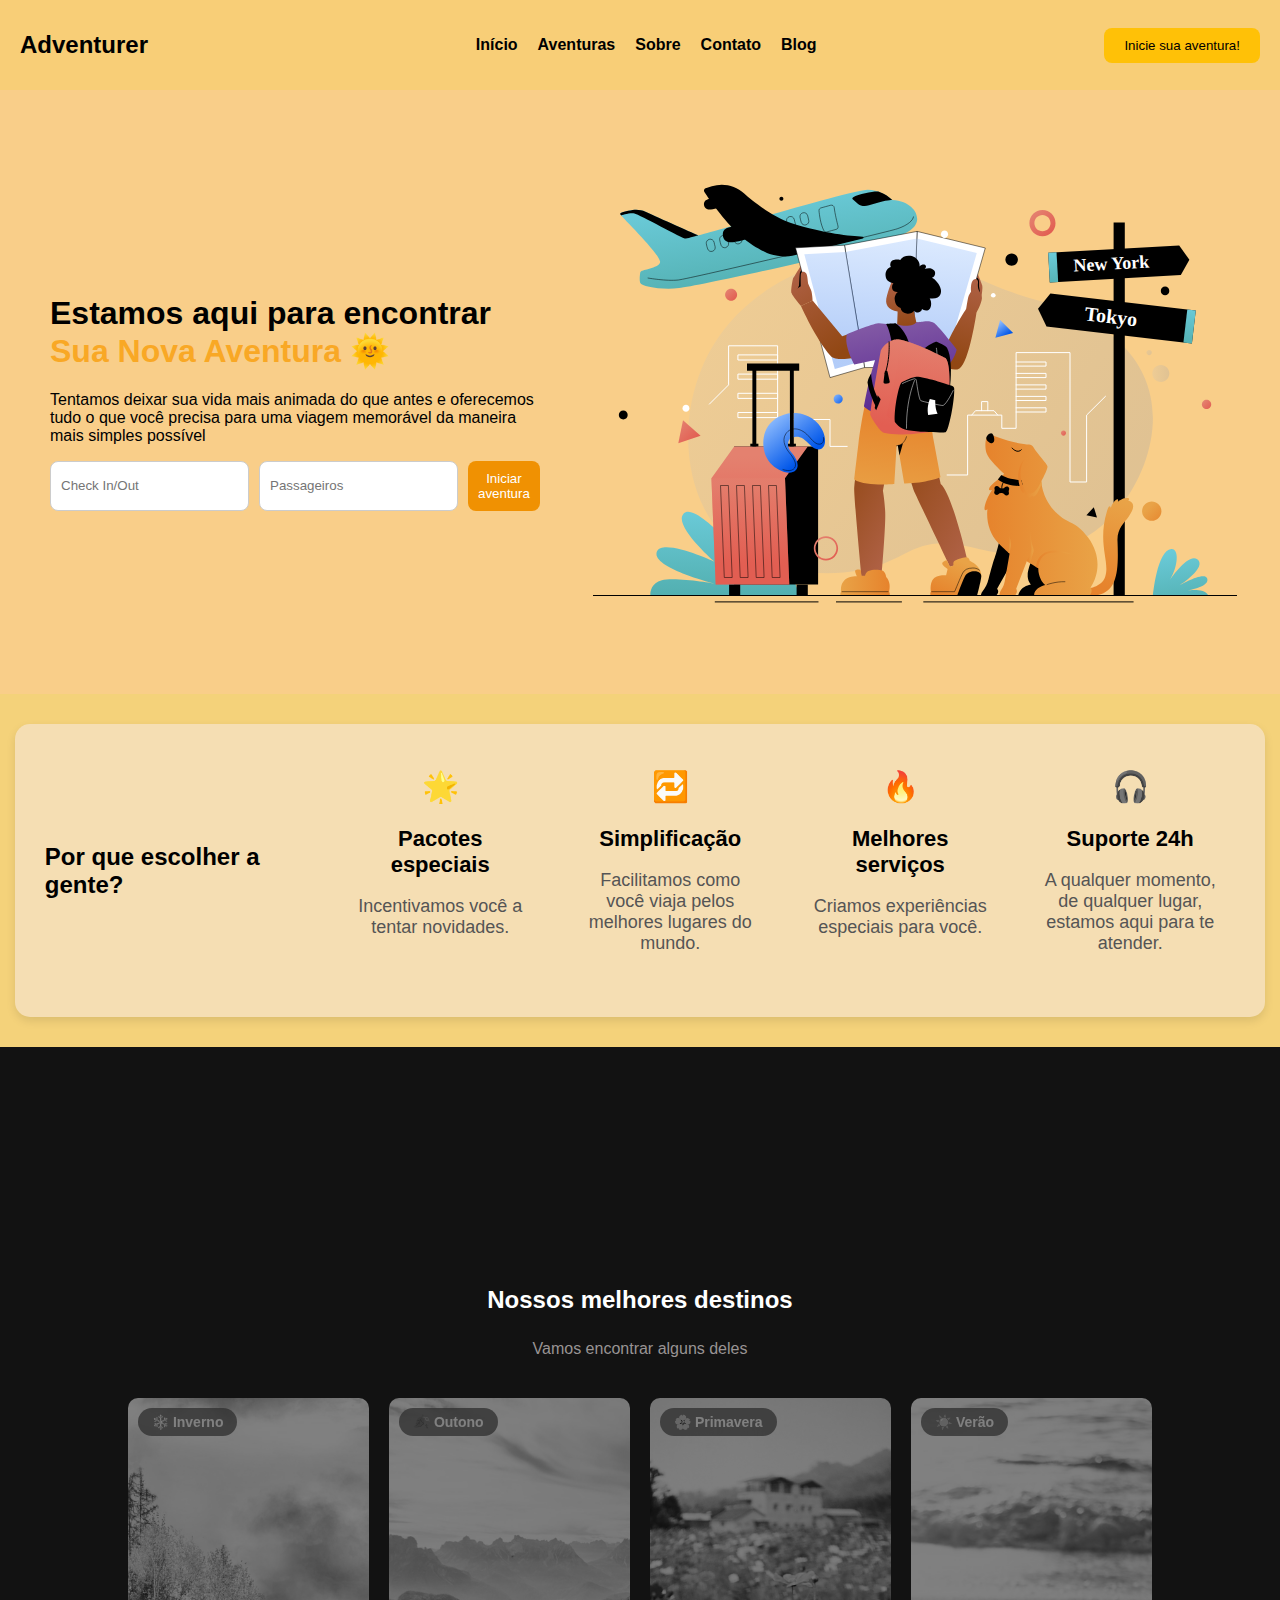
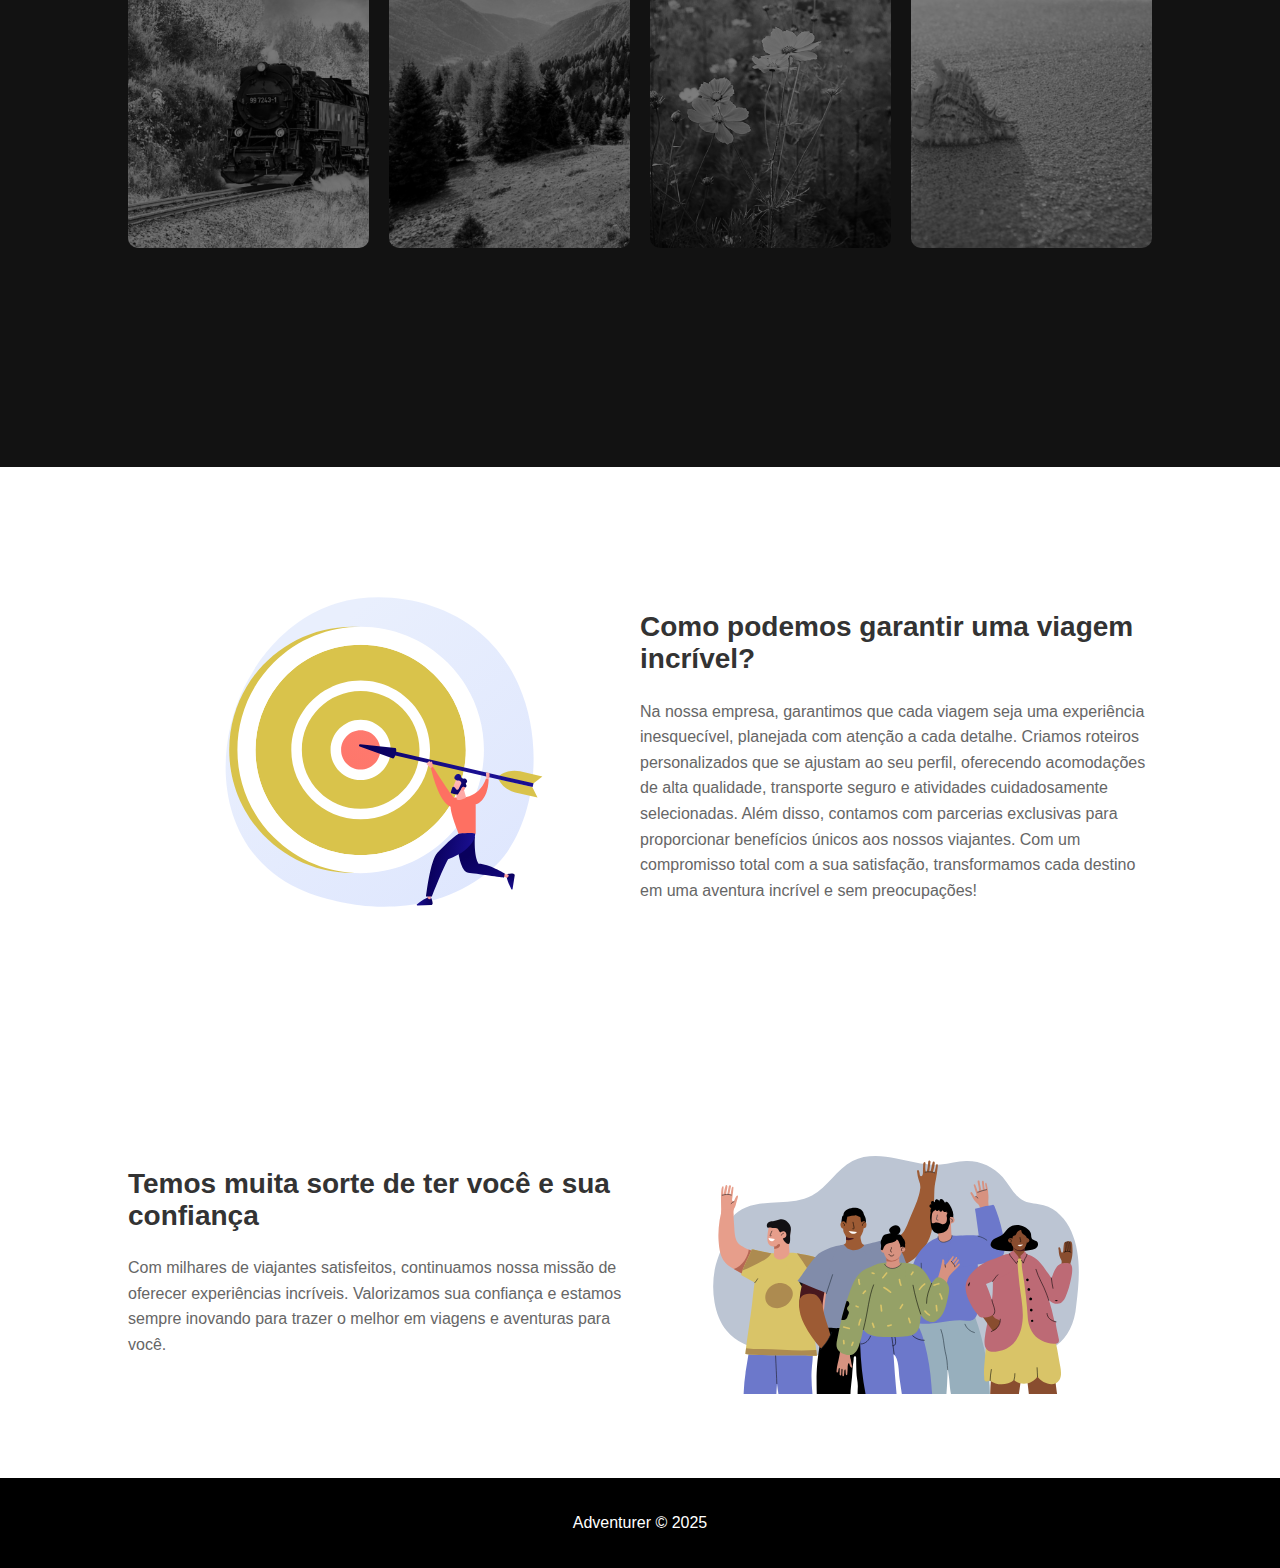
==== index.html @ 1ccadb7d "Adicionando o forms ainda a finalizar" ====
<!DOCTYPE html>
<html lang="en">
<head>
    <meta charset="UTF-8">
    <meta name="viewport" content="width=device-width, initial-scale=1.0">
    <link rel="stylesheet" type="text/css" href="assets/css/template.css" />
    <title>Exercicio Forms</title>
    <link rel="stylesheet" href="styles.css">
</head>
<body>
    <header>
        <div class="logo">Adventurer</div>
        <nav>
            <ul>
                <li><a href="#">Início</a></li>
                <li><a href="#">Aventuras</a></li>
                <li><a href="#">Sobre</a></li>
                <li><a href="#">Contato</a></li>
                <li><a href="#">Blog</a></li>
            </ul>
        </nav>
        <button class="cta">Inicie sua aventura!</button>
    </header>
    
    <section class="hero">
        <div class="hero-text">
            <h1>Estamos aqui para encontrar <br> <span>Sua Nova Aventura</span> 🌞</h1>
            <p>Tentamos deixar sua vida mais animada do que antes e oferecemos tudo o que você precisa para uma
                viagem memorável da maneira mais simples possível
            </p>
            <div class="search-box">
                <input type="text" placeholder="Check In/Out">
                <input type="text" placeholder="Passageiros">
                <button>Iniciar aventura</button>
            </div>
        </div>
        <div class="hero-image">
            <img src="assets/images/img/viagem-cachorro.svg" alt="Ilustração de um viajante">
        </div>
    </section>

    <section class="benefits">
        <div class="title">
            <h2>Por que escolher a gente?</h2>
        </div>
        <div class="container">
            <div class="benefit">
                <span class="icon">🌟</span>
                <h3>Pacotes especiais</h3>
                <p>Incentivamos você a tentar novidades.</p>
            </div>
            <div class="benefit">
                <span class="icon">🔁</span>
                <h3>Simplificação</h3>
                <p>Facilitamos como você viaja pelos melhores lugares do mundo.</p>
            </div>
            <div class="benefit">
                <span class="icon">🔥</span>
                <h3>Melhores serviços</h3>
                <p>Criamos experiências especiais para você.</p>
            </div>
            <div class="benefit">
                <span class="icon">🎧</span>
                <h3>Suporte 24h</h3>
                <p>A qualquer momento, de qualquer lugar, estamos aqui para te atender.</p>
            </div>
        </div>
    </section>
    
    <section class="destinos">
        <h2>Nossos melhores destinos</h2>
        <p>Vamos encontrar alguns deles</p>
        <div class="destinos-container">
            <div class="destino">
                <span class="label">❄️ Inverno</span>
                <img src="assets/images/img/inverno.png" alt="Retratando o Inverno">
            </div>
            <div class="destino">
                <span class="label">🍂 Outono</span>
                <img src="assets/images/img/outono.png" alt="Retratando o Outono">
            </div>
            <div class="destino">
                <span class="label">🌸 Primavera</span>
                <img src="assets/images/img/primavera.png" alt="Retratando a Primavera">
            </div>
            <div class="destino">
                <span class="label">☀️ Verão</span>
                <img src="assets/images/img/verao.png" alt="Retratando o Verão">
            </div>
        </div>
    </section>
    
    <section class="familia">
        <div class="viagem-imagem">
            <img src="assets/images/img/objetivo.svg" alt="retratando uma Viagem Incrível">
        </div>
        <div class="viagem-texto">
            <h2>Como podemos garantir uma viagem incrível?</h2>
            <p>Na nossa empresa, garantimos que cada viagem seja uma experiência inesquecível, 
                planejada com atenção a cada detalhe. Criamos roteiros personalizados que se ajustam ao seu perfil,
                 oferecendo acomodações de alta qualidade, transporte seguro e atividades cuidadosamente selecionadas. 
                 Além disso, contamos com parcerias exclusivas para proporcionar benefícios únicos aos nossos viajantes. 
                 Com um compromisso total com a sua satisfação, transformamos cada destino em uma aventura incrível e sem preocupações!
            </p>
        </div>
    </section>

    <section class="confianca">
        <div class="confianca-texto">
            <h2>Temos muita sorte de ter você e sua confiança</h2>
            <p>Com milhares de viajantes satisfeitos, continuamos nossa missão de oferecer experiências incríveis. Valorizamos sua confiança e estamos sempre inovando para trazer o melhor em viagens e aventuras para você.</p>
        </div>
        <div class="confianca-imagem">
            <img src="assets/images/img/comunidade.svg" alt="Confiança dos clientes">
        </div>
    </section>
    
    <footer>
        <p>Adventurer &copy; 2025</p>
    </footer>
</body>
</html>
---- assets/css/template.css ----
body {
    font-family: Arial, sans-serif;
    margin: 0;
    padding: 0;
    background-color: #f4d27a;
}
header {
    display: flex;
    justify-content: space-between;
    align-items: center;
    padding: 20px;
    background-color: #f8ce77;
}
.logo {
    font-size: 24px;
    font-weight: bold;
}
nav ul {
    list-style: none;
    display: flex;
    gap: 20px;
}
nav ul li {
    display: inline;
}
nav ul li a {
    text-decoration: none;
    color: black;
    font-weight: bold;
}
.cta {
    background-color: #ffc107;
    padding: 10px 20px;
    border: none;
    border-radius: 8px;
    cursor: pointer;
}
.hero {
    display: flex;
    justify-content: space-between;
    align-items: center;
    padding: 50px;
    background-color: #f9ce89;
}
.hero-text h1 span {
    color: #f9a825;
}
.search-box {
    display: flex;
    gap: 10px;
}
.search-box input {
    padding: 10px;
    border: 1px solid #ccc;
    border-radius: 8px;
}
.search-box button {
    background-color: #f09102;
    color: #fff;
    padding: 10px;
    border: none;
    border-radius: 8px;
    cursor: pointer;
}
.benefits {
    background-color: #f5deb3;
    padding: 30px;
    border-radius: 15px;
    box-shadow: 0px 4px 10px rgba(0, 0, 0, 0.1);
    width: 93%;
    margin: 30px auto;
    display: flex;
    align-items: center;
    justify-content: space-between; /* Distribui os elementos */
}

.benefits .title {
    flex: 1;
    text-align: left;
}

.benefits h2 {
    font-size: 24px;
    margin: 0;
}

.benefits .container {
    flex: 3;
    display: flex;
    justify-content: space-between;
    gap: 20px;
    flex-wrap: nowrap; /* Impede a quebra de linha */
}

.benefits .benefit {
    flex: 1;
    min-width: 180px; /* Mantém os elementos alinhados */
    max-width: 220px;
    padding: 15px;
    border-radius: 10px;
    text-align: center;
}

.benefits .icon {
    font-size: 30px;
    display: block;
    margin-bottom: 8px;
}

.benefit h3 {
    font-size: 22px;
    margin-bottom: 5px;
}

.benefits p {
    font-size: 18px;
    color: #555;
}

.destinos {
    background-color: #121212;
    color: white;
    text-align: center;
    padding: 60px 0;
    min-height: 100vh;
    display: flex;
    flex-direction: column;
    align-items: center;
    justify-content: center;
}

.destinos h2 {
    margin-bottom: 10px;
}

.destinos p {
    margin-bottom: 40px;
    color: #999494;
}

.destinos-container {
    display: flex;
    justify-content: center;
    gap: 20px;
    width: 80%;
    max-width: 1200px;
}

.destinos .destino {
    position: relative;
    width: 250px;
    height: 450px;
    border-radius: 10px;
    overflow: hidden;
    cursor: pointer;
}

.destinos .destino img {
    width: 100%;
    height: 100%;
    object-fit: cover;
    filter: grayscale(100%) brightness(50%);
    transition: filter 0.5s ease-in-out, transform 0.3s;
}

.destinos .destino:hover img {
    filter: grayscale(0%) brightness(100%);
    transform: scale(1.05);
}

.destinos-container .destino .label {
    position: absolute;
    top: 10px;
    left: 10px;
    background: rgba(100, 100, 100, 0.8);
    filter: grayscale(100%) brightness(50%);
    color: white;
    padding: 6px 14px;
    border-radius: 15px;
    font-size: 14px;
    font-weight: bold;
    z-index: 10;
    transition: background 0.3s, color 0.3s;
}
.destinos-container .destino:hover .label {
    background: rgba(255, 255, 255, 0.9);
    filter: grayscale(0%) brightness(100%);
    color: black;
}
.familia, .confianca {
    display: flex;
    align-items: center;
    justify-content: center;
    padding: 80px 10%;
    background-color: #ffffff;
}
.familia .viagem-texto, .confianca .confianca-texto {
    flex: 1;
    max-width: 600px;
}
.familia .viagem-texto h2, .confianca .confianca-texto h2 {
    font-size: 28px;
    color: #333;
}
.familia .viagem-texto p, .confianca .confianca-texto p {
    font-size: 16px;
    color: #666;
    line-height: 1.6;
}
.familia .viagem-imagem, .confianca .confianca-imagem {
    flex: 1;
    text-align: center;
}
.familia .viagem-imagem img, .confianca .confianca-imagem img {
    max-width: 80%;
    height: auto;
}

footer {
    text-align: center;
    padding: 20px;
    background-color: black;
    color: white;
}
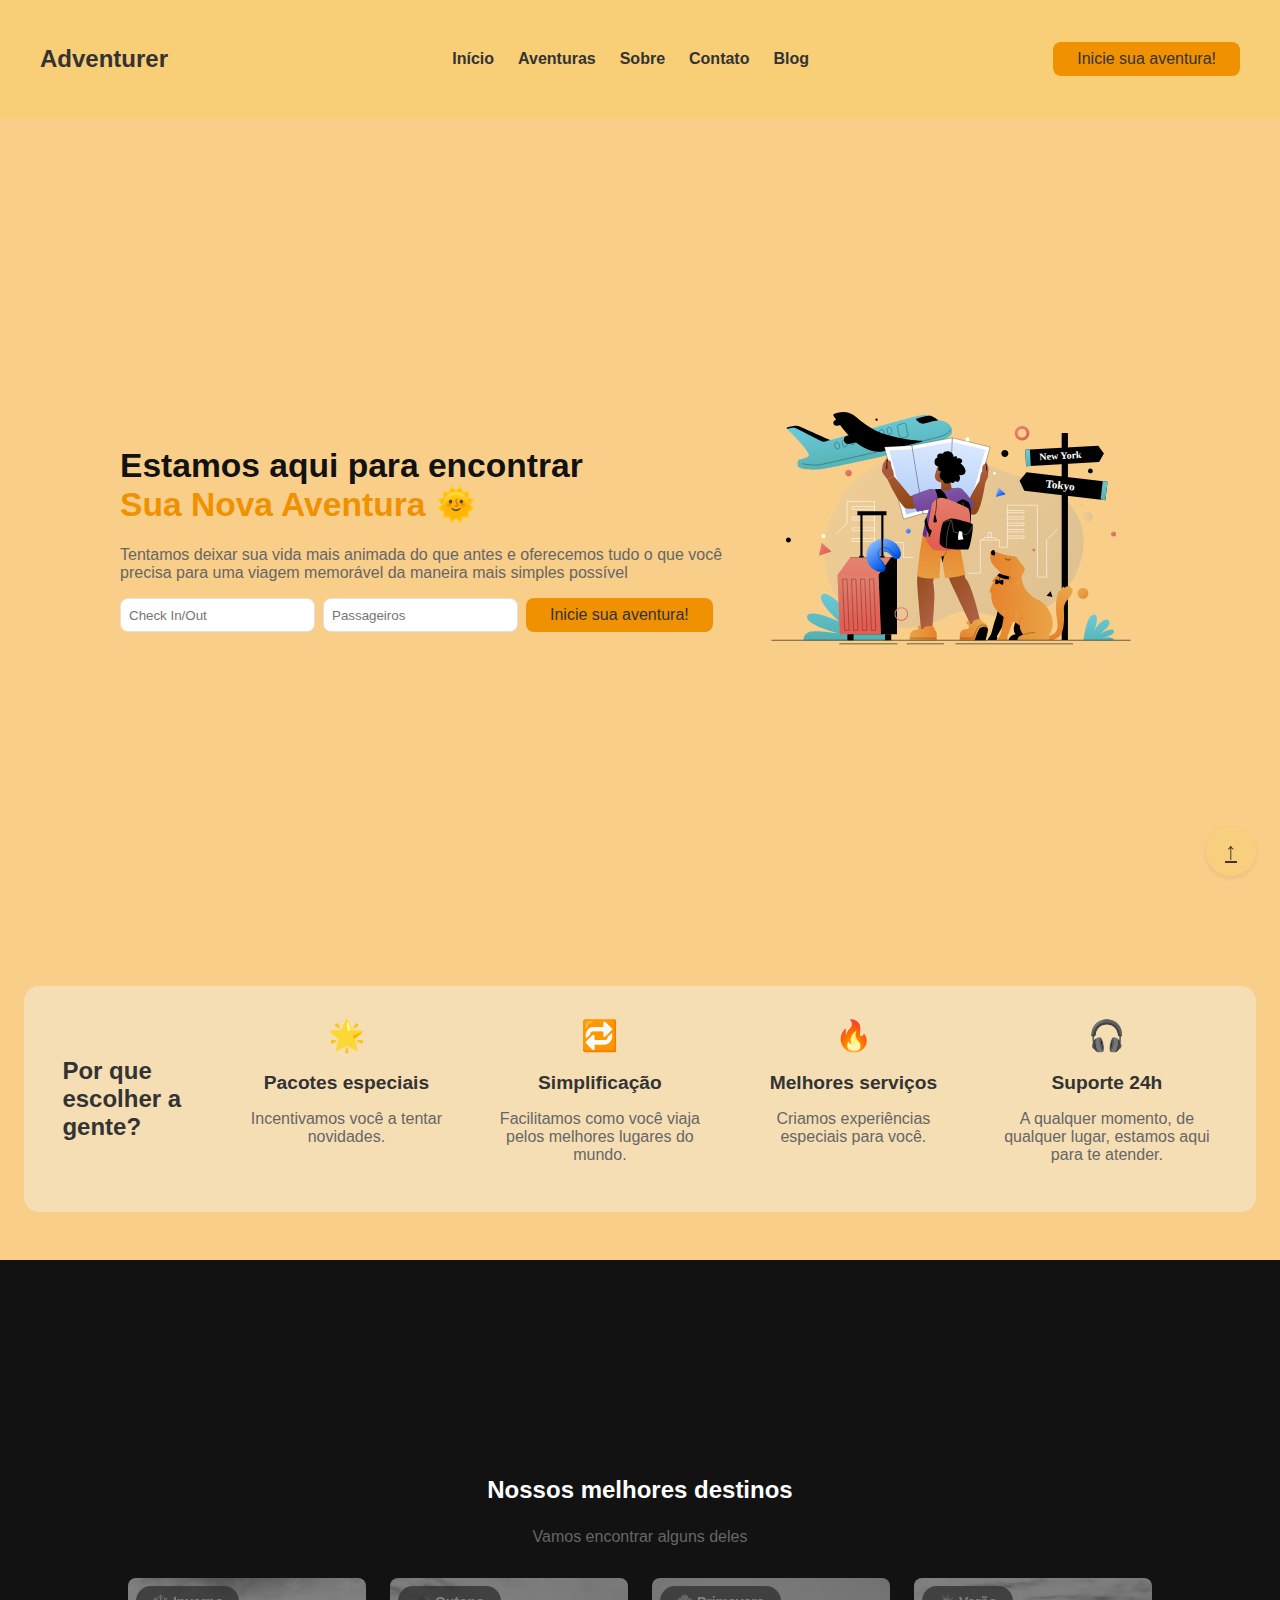
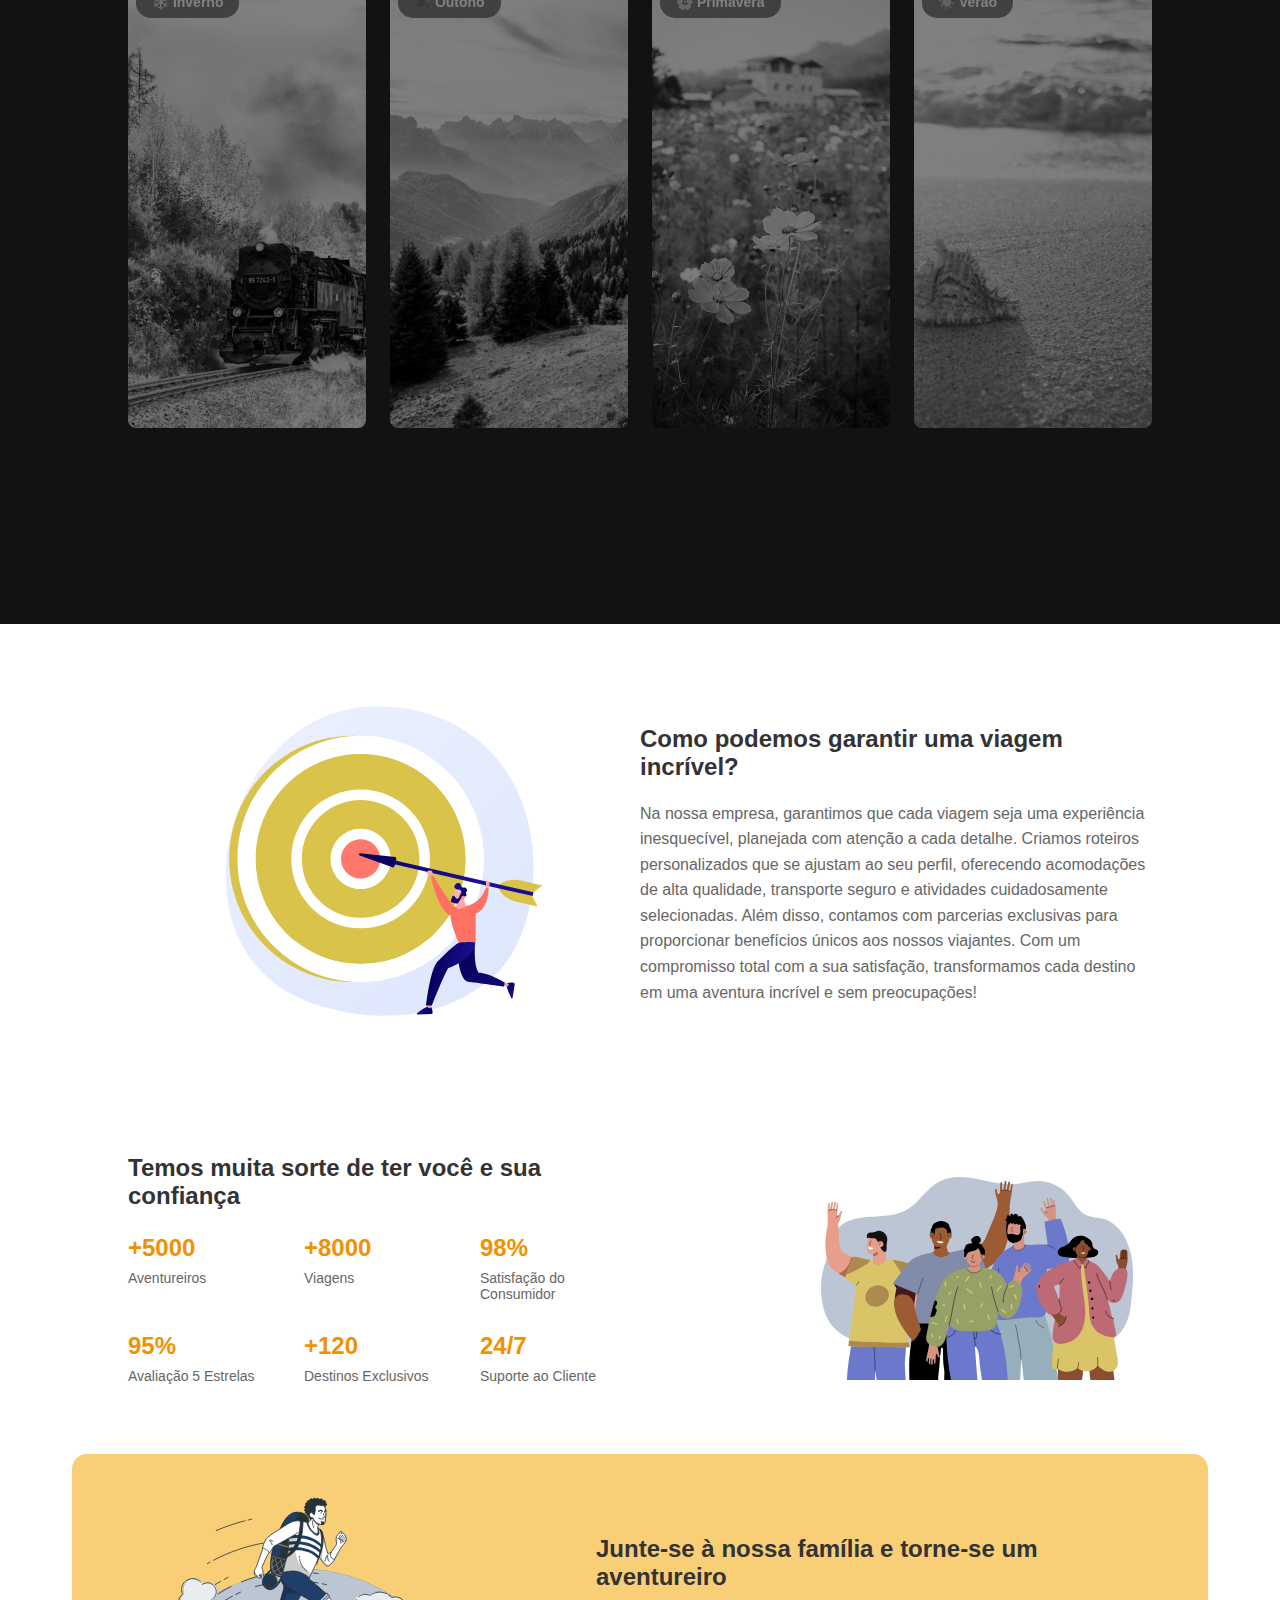
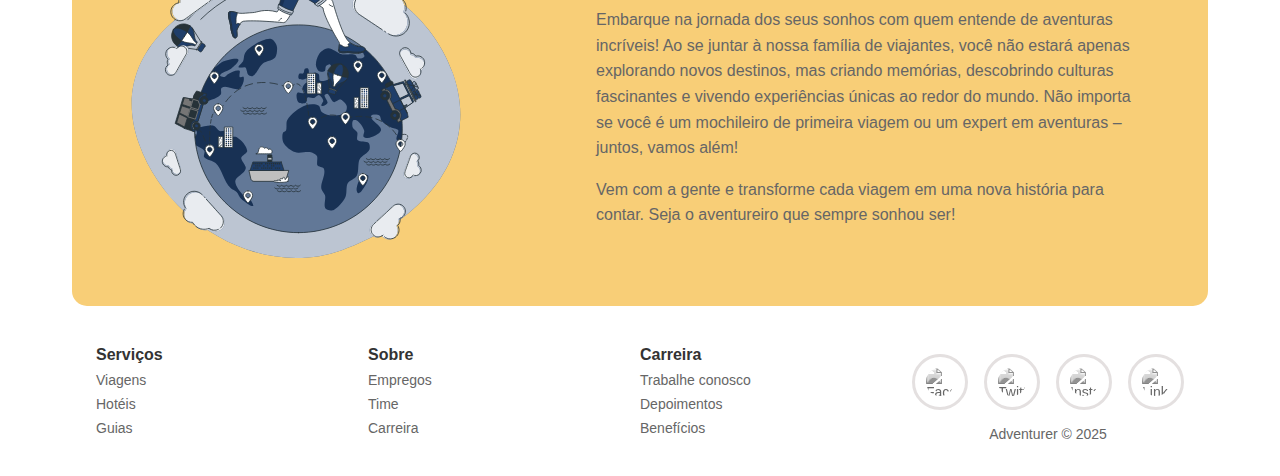
==== commit ccd9a1fa: "resolvendo conflitos" ====
--- a/index.html
+++ b/index.html
@@ -4,70 +4,80 @@
     <meta charset="UTF-8">
     <meta name="viewport" content="width=device-width, initial-scale=1.0">
     <link rel="stylesheet" type="text/css" href="assets/css/template.css" />
+    <link rel="stylesheet" href="styles.css">
+    <link rel="icon" type="image/png" href="assets/images/img/travel-bag.png">
     <title>Exercicio Forms</title>
-    <link rel="stylesheet" href="styles.css">
 </head>
 <body>
     <header>
-        <div class="logo">Adventurer</div>
-        <nav>
-            <ul>
-                <li><a href="#">Início</a></li>
-                <li><a href="#">Aventuras</a></li>
-                <li><a href="#">Sobre</a></li>
-                <li><a href="#">Contato</a></li>
-                <li><a href="#">Blog</a></li>
-            </ul>
-        </nav>
-        <button class="cta">Inicie sua aventura!</button>
+        <div class="header-container">
+            <div class="logo">Adventurer</div>
+            <button class="menu-toggle" aria-label="Abrir menu">
+                <img src="assets/images/icons/Hamburger_icon.svg.png" alt="Menu" width="24" height="24">
+            </button>
+            <nav class="nav-menu">
+                <ul>
+                    <li><a href="index.html">Início</a></li>
+                    <li><a href="#aventuras">Aventuras</a></li>
+                    <li><a href="#familia">Sobre</a></li>
+                    <li><a href="mensagem.html">Contato</a></li>
+                    <li><a href="manutencao.html">Blog</a></li>
+                </ul>
+            </nav>
+            <a href="index.html" class="cta">Inicie sua aventura!</a>
+        </div>
     </header>
     
     <section class="hero">
-        <div class="hero-text">
-            <h1>Estamos aqui para encontrar <br> <span>Sua Nova Aventura</span> 🌞</h1>
-            <p>Tentamos deixar sua vida mais animada do que antes e oferecemos tudo o que você precisa para uma
-                viagem memorável da maneira mais simples possível
-            </p>
-            <div class="search-box">
-                <input type="text" placeholder="Check In/Out">
-                <input type="text" placeholder="Passageiros">
-                <button>Iniciar aventura</button>
-            </div>
-        </div>
-        <div class="hero-image">
-            <img src="assets/images/img/viagem-cachorro.svg" alt="Ilustração de um viajante">
-        </div>
-    </section>
-
-    <section class="benefits">
-        <div class="title">
-            <h2>Por que escolher a gente?</h2>
-        </div>
         <div class="container">
-            <div class="benefit">
-                <span class="icon">🌟</span>
-                <h3>Pacotes especiais</h3>
-                <p>Incentivamos você a tentar novidades.</p>
-            </div>
-            <div class="benefit">
-                <span class="icon">🔁</span>
-                <h3>Simplificação</h3>
-                <p>Facilitamos como você viaja pelos melhores lugares do mundo.</p>
-            </div>
-            <div class="benefit">
-                <span class="icon">🔥</span>
-                <h3>Melhores serviços</h3>
-                <p>Criamos experiências especiais para você.</p>
-            </div>
-            <div class="benefit">
-                <span class="icon">🎧</span>
-                <h3>Suporte 24h</h3>
-                <p>A qualquer momento, de qualquer lugar, estamos aqui para te atender.</p>
-            </div>
-        </div>
-    </section>
+            <div class="hero-text">
+                <h1>Estamos aqui para encontrar <br> <span>Sua Nova Aventura</span> 🌞</h1>
+                <p>Tentamos deixar sua vida mais animada do que antes e oferecemos tudo o que você precisa para uma
+                    viagem memorável da maneira mais simples possível
+                </p>
+                <div class="search-box">
+                    <input type="text" placeholder="Check In/Out">
+                    <input type="text" placeholder="Passageiros">
+                    <a href="index.html" class="cta_button">Inicie sua aventura!</a>
+                </div>
+            </div>
+            <div class="hero-image">
+                <img src="assets/images/img/viagem-cachorro.svg" alt="Ilustração de um viajante">
+            </div>
+        </div>
+    </section>
+
+    <div class="benefits-container">
+        <section class="benefits">
+            <div class="title">
+                <h2>Por que escolher a gente?</h2>
+            </div>
+            <div class="container">
+                <div class="benefit">
+                    <span class="icon">🌟</span>
+                    <h3>Pacotes especiais</h3>
+                    <p>Incentivamos você a tentar novidades.</p>
+                </div>
+                <div class="benefit">
+                    <span class="icon">🔁</span>
+                    <h3>Simplificação</h3>
+                    <p>Facilitamos como você viaja pelos melhores lugares do mundo.</p>
+                </div>
+                <div class="benefit">
+                    <span class="icon">🔥</span>
+                    <h3>Melhores serviços</h3>
+                    <p>Criamos experiências especiais para você.</p>
+                </div>
+                <div class="benefit">
+                    <span class="icon">🎧</span>
+                    <h3>Suporte 24h</h3>
+                    <p>A qualquer momento, de qualquer lugar, estamos aqui para te atender.</p>
+                </div>
+            </div>
+        </section>
+    </div>
     
-    <section class="destinos">
+    <section id="aventuras" class="destinos">
         <h2>Nossos melhores destinos</h2>
         <p>Vamos encontrar alguns deles</p>
         <div class="destinos-container">
@@ -90,7 +100,7 @@
         </div>
     </section>
     
-    <section class="familia">
+    <section id="familia" class="familia">
         <div class="viagem-imagem">
             <img src="assets/images/img/objetivo.svg" alt="retratando uma Viagem Incrível">
         </div>
@@ -105,18 +115,89 @@
         </div>
     </section>
 
-    <section class="confianca">
-        <div class="confianca-texto">
+    <section class="feature">
+        <div class="feature-texto">
             <h2>Temos muita sorte de ter você e sua confiança</h2>
-            <p>Com milhares de viajantes satisfeitos, continuamos nossa missão de oferecer experiências incríveis. Valorizamos sua confiança e estamos sempre inovando para trazer o melhor em viagens e aventuras para você.</p>
-        </div>
-        <div class="confianca-imagem">
-            <img src="assets/images/img/comunidade.svg" alt="Confiança dos clientes">
-        </div>
-    </section>
-    
+            <div class="feature-metricas">
+                <div class="feature-item">
+                    <span>+5000</span>
+                    <p>Aventureiros</p>
+                </div>
+                <div class="feature-item">
+                    <span>+8000</span>
+                    <p>Viagens</p>
+                </div>
+                <div class="feature-item">
+                    <span>98%</span>
+                    <p>Satisfação do Consumidor</p>
+                </div>
+                <div class="feature-item">
+                    <span>95%</span>
+                    <p>Avaliação 5 Estrelas</p>
+                </div>
+                <div class="feature-item">
+                    <span>+120</span>
+                    <p>Destinos Exclusivos</p>
+                </div>
+                <div class="feature-item">
+                    <span>24/7</span>
+                    <p>Suporte ao Cliente</p>
+                </div>
+            </div>
+        </div>
+        <div class="feature-imagem">
+            <img src="assets/images/img/comunidade.svg" alt="Ilustração de uma comunidade">
+        </div>
+    </section>
+
+    <section class="global">
+        <div class="global-imagem">
+            <img src="assets/images/img/global.svg" alt="Ilustração de viagem pelo mundo">
+        </div>
+        <div class="global-texto">
+            <h2>Junte-se à nossa família e torne-se um aventureiro</h2>
+            <p>Embarque na jornada dos seus sonhos com quem entende de aventuras incríveis! Ao se juntar à nossa família de viajantes,
+                 você não estará apenas explorando novos destinos, mas criando memórias, descobrindo culturas fascinantes e vivendo experiências
+                  únicas ao redor do mundo. Não importa se você é um mochileiro de primeira viagem ou um expert em aventuras – juntos, vamos além! </p>
+            <p>Vem com a gente e transforme cada viagem em uma nova história para contar. Seja o aventureiro que sempre sonhou ser!</p>
+        </div>
+    </section>
+
     <footer>
-        <p>Adventurer &copy; 2025</p>
+        <div class="container">
+            <div class="columns-wrapper">
+                <div class="column">
+                    <h3>Serviços</h3>
+                    <a href="manutencao.html">Viagens</a>
+                    <a href="manutencao.html">Hotéis</a>
+                    <a href="manutencao.html">Guias</a>
+                </div>
+                <div class="column">
+                    <h3>Sobre</h3>
+                    <a href="manutencao.html">Empregos</a>
+                    <a href="manutencao.html">Time</a>
+                    <a href="manutencao.html">Carreira</a>
+                </div>
+                <div class="column">
+                    <h3>Carreira</h3>
+                    <a href="manutencao.html">Trabalhe conosco</a>
+                    <a href="manutencao.html">Depoimentos</a>
+                    <a href="manutencao.html">Benefícios</a>
+                </div>
+            </div>
+            <div class="footer_item">
+                <div class="footer_social">
+                    <a href="manutencao.html"><img src="https://cdn-icons-png.flaticon.com/512/733/733547.png" alt="Facebook" width="32" /></a>
+                    <a href="manutencao.html"><img src="https://cdn-icons-png.flaticon.com/512/733/733579.png" alt="Twitter" width="32" /></a>
+                    <a href="manutencao.html"><img src="https://cdn-icons-png.flaticon.com/512/733/733558.png" alt="Instagram" width="32" /></a>
+                    <a href="manutencao.html"><img src="https://cdn-icons-png.flaticon.com/512/174/174857.png" alt="LinkedIn" width="32" /></a>
+                </div>
+                <div class="footer_copyright">
+                    Adventurer © 2025
+                </div>
+            </div>
+        </div>
     </footer>
+    <a id="back-to-top" href="#" aria-label="Voltar ao topo">↑</a>
 </body>
 </html>--- a/assets/css/template.css
+++ b/assets/css/template.css
@@ -1,160 +1,375 @@
+:root {
+    --cor-primaria: #f8ce77;
+    --cor-secundaria: #f9ce89;
+    --cor-terciaria: #f5deb3;
+    --cor-destaque: #f09102;
+    --cor-texto: #333;
+    --cor-texto-claro: #666;
+    --cor-texto-escuro: #121212;
+    --cor-fundo-escuro: #121212;
+    --cor-fundo-claro: #ffffff;
+    --cor-borda: #e4e0e0;
+    --cor-hover: #e6a800;
+
+    --fonte-titulo: 2.1rem; 
+    --fonte-subtitulo: 1.5rem;
+    --fonte-subtituloh3: 1.2rem;
+    --fonte-texto: 1rem;
+    --fonte-pequena: 0.875rem;
+
+    --espacamento-pequeno: 0.5rem;
+    --espacamento-medio: 1rem;
+    --espacamento-grande: 1.5rem;
+    --espacamento-extra-grande: 2rem;
+
+    --borda-arredondada: 8px;
+    --borda-arredondada-grande: 15px;
+
+    --sombra-leve: 0px 4px 10px rgba(0, 0, 0, 0.1);
+    --sombra-media: 0px 2px 5px rgba(0, 0, 0, 0.1);
+}
+
 body {
     font-family: Arial, sans-serif;
     margin: 0;
     padding: 0;
-    background-color: #f4d27a;
+    color: var(--cor-texto);
+}
+body h1 {
+    font-size: var(--fonte-titulo);
+    color: var(--cor-texto-escuro);
+}
+body h1 span {
+    color: var(--cor-destaque);
+}
+body h2 {
+    font-size: var(--fonte-subtitulo);
+}
+body h3 {
+    font-size: var(--fonte-subtituloh3);
+}
+body p {
+    color: var(--cor-texto-claro);
+    font-size: var(--fonte-texto);
+}
+.container {
+    margin: 0 auto;
+    width: 85%;
+    box-sizing: border-box;
 }
 header {
     display: flex;
     justify-content: space-between;
     align-items: center;
-    padding: 20px;
-    background-color: #f8ce77;
+    padding: var(--espacamento-grande) 0;
+    background-color: var(--cor-primaria);
+    height: 70px;
+}
+.header-container {
+    display: flex;
+    justify-content: space-between;
+    align-items: center;
+    width: 100%;
+    max-width: 1200px;
+    margin: 0 auto;
+    padding: 0 var(--espacamento-grande);
 }
 .logo {
-    font-size: 24px;
+    font-size: var(--fonte-subtitulo);
     font-weight: bold;
 }
-nav ul {
+.menu-toggle {
+    display: none;
+    background: none;
+    border: none;
+    cursor: pointer;
+    padding: var(--espacamento-pequeno);
+}
+.menu-toggle img {
+    width: 24px;
+    height: 24px;
+}
+.nav-menu {
+    display: flex;
+    align-items: center;
+    gap: var(--espacamento-grande);
+}
+.nav-menu ul {
     list-style: none;
     display: flex;
-    gap: 20px;
-}
-nav ul li {
-    display: inline;
-}
-nav ul li a {
+    gap: var(--espacamento-grande);
+}
+.nav-menu ul li a {
     text-decoration: none;
-    color: black;
+    color: var(--cor-texto);
     font-weight: bold;
 }
-.cta {
-    background-color: #ffc107;
-    padding: 10px 20px;
+.nav-menu ul li a:hover {
+    background-color: var(--cor-destaque); 
+    color: var(--cor-fundo-claro);
+    padding: var(--espacamento-pequeno) var(--espacamento-medio);
+    border-radius: var(--borda-arredondada);
+}
+.cta, .cta_button {
+    background-color: var(--cor-destaque);
+    padding: var(--espacamento-pequeno) var(--espacamento-grande);
     border: none;
-    border-radius: 8px;
+    text-decoration: none;
+    color: var(--cor-texto);
+    border-radius: var(--borda-arredondada);
     cursor: pointer;
 }
+.cta:hover, .cta_button:hover {
+    background-color: var(--cor-hover);
+}
+main.contato * {
+    box-sizing: border-box;
+    font-family: Arial, sans-serif;
+}
+.contact-wrapper {
+    max-width: 600px;
+    margin: 0 auto;
+    margin-bottom: 110px;
+}
+.contact-wrapper h2 {
+    text-align: center;
+    margin-bottom: var(--espacamento-medio);
+    color: var(--cor-texto-escuro);
+}
+.form-contato {
+    display: flex;
+    flex-direction: column;
+    gap: var(--espacamento-medio);
+}
+.container-superior {
+    display: flex;
+    gap: var(--espacamento-medio);
+}
+.container-inputs, .container-mensagem {
+    flex: 1;
+}
+.container-inputs input {
+    width: 100%;
+    padding: var(--espacamento-pequeno);
+    margin-bottom: var(--espacamento-pequeno);
+    border: 1px solid var(--cor-borda);
+    border-radius: var(--borda-arredondada);
+    background-color: var(--cor-fundo-claro);
+    font-size: var(--fonte-texto);
+}
+.container-mensagem textarea {
+    width: 100%;
+    height: 150px;
+    padding: var(--espacamento-pequeno);
+    border: 1px solid var(--cor-borda);
+    border-radius: var(--borda-arredondada);
+    background-color: var(--cor-fundo-claro);
+    font-size: var(--fonte-texto);
+    resize: none;
+    margin-bottom: 0;
+}
+.botao-enviar {
+    width: 100%;
+    padding: var(--espacamento-medio);
+    background-color: var(--cor-destaque);
+    border: none;
+    border-radius: var(--borda-arredondada);
+    color: var(--cor-fundo-claro);
+    font-size: var(--fonte-texto);
+    cursor: pointer;
+    transition: background-color 0.3s;
+}
+.botao-enviar:hover {
+    background-color: var(--cor-destaque);
+}
+.pagina-construcao {
+    display: flex;
+    justify-content: center;
+    align-items: center;
+    background: linear-gradient(to bottom, var(--cor-primaria), var(--cor-secundaria));
+    padding: var(--espacamento-medio);
+    height: 60vh;
+    align-items: center;
+}
+.imagem-construcao {
+    display: flex;
+    justify-content: center;
+    align-items: center;
+    width: 50%;
+    margin-bottom: var(--espacamento-pequeno);
+}
+.texto-construcao {
+    flex: 1;
+}
+.texto-construcao h1 {
+    margin-bottom: var(--espacamento-medio);
+}
+.contato {
+    background: linear-gradient(to bottom, var(--cor-primaria), var(--cor-secundaria));
+    padding: var(--espacamento-extra-grande);
+    text-align: center;
+}
+.contato h1 {
+    margin-bottom: var(--espacamento-medio);
+}
+.form-contato {
+    max-width: 600px;
+    margin: 0 auto;
+    display: flex;
+    flex-direction: column;
+    gap: var(--espacamento-medio);
+}
+.inputs-container {
+    display: flex;
+    gap: var(--espacamento-medio);
+}
+.inputs-container input {
+    flex: 1;
+}
+.form-contato input, 
+.form-contato textarea {
+    width: 100%;
+    padding: var(--espacamento-pequeno);
+    border: 1px solid var(--cor-borda);
+    border-radius: var(--borda-arredondada);
+    font-size: var(--fonte-texto);
+    color: var(--cor-texto);
+    background: var(--cor-fundo-claro);
+}
+.form-contato textarea {
+    height: 120px;
+    resize: none;
+}
+.botao-enviar {
+    background: var(--cor-destaque);
+    color: var(--cor-fundo-claro);
+    border: none;
+    padding: var(--espacamento-medio);
+    font-size: var(--fonte-texto);
+    font-weight: bold;
+    border-radius: var(--borda-arredondada);
+    cursor: pointer;
+    transition: background 0.3s ease;
+}
+.botao-enviar:hover {
+    background: #e08302;
+}
+
+/* HERO SECTION */
 .hero {
+    background-color: var(--cor-secundaria);
+    display: flex;
+    justify-content: center;
+    align-items: center;
+}
+.hero .container {
     display: flex;
     justify-content: space-between;
-    align-items: center;
-    padding: 50px;
-    background-color: #f9ce89;
-}
-.hero-text h1 span {
-    color: #f9a825;
+    align-items: center;    
+    padding: 0 var(--espacamento-grande);
+    height: 100%;
 }
 .search-box {
     display: flex;
-    gap: 10px;
+    gap: var(--espacamento-pequeno);
 }
 .search-box input {
-    padding: 10px;
-    border: 1px solid #ccc;
-    border-radius: 8px;
+    padding: var(--espacamento-pequeno);
+    border: 1px solid var(--cor-borda);
+    border-radius: var(--borda-arredondada);
 }
 .search-box button {
-    background-color: #f09102;
-    color: #fff;
-    padding: 10px;
+    background-color: var(--cor-destaque);
+    color: var(--cor-fundo-claro);
+    padding: var(--espacamento-pequeno);
     border: none;
-    border-radius: 8px;
+    border-radius: var(--borda-arredondada);
     cursor: pointer;
 }
+.search-box button:hover {
+    background-color: #e08302;
+}
+.hero-image img {
+    max-width: 100%;
+    height: auto;
+    transition: max-width 0.3s ease;
+}
+
+/* BENEFITS SECTION */
+.benefits-container {
+    background-color: var(--cor-secundaria);
+    padding: var(--espacamento-grande) 0;
+}
+
 .benefits {
-    background-color: #f5deb3;
-    padding: 30px;
-    border-radius: 15px;
-    box-shadow: 0px 4px 10px rgba(0, 0, 0, 0.1);
-    width: 93%;
-    margin: 30px auto;
-    display: flex;
-    align-items: center;
-    justify-content: space-between; /* Distribui os elementos */
-}
-
+    background-color: var(--cor-terciaria);
+    border-radius: var(--borda-arredondada-grande);
+    margin: var(--espacamento-grande) var(--espacamento-grande);
+    display: flex;
+    align-items: center;
+    justify-content: space-between;
+    padding: var(--espacamento-extra-grande) 3%;
+}
 .benefits .title {
     flex: 1;
-    text-align: left;
-}
-
-.benefits h2 {
-    font-size: 24px;
-    margin: 0;
-}
-
+    margin-right: var(--espacamento-medio);
+}
 .benefits .container {
-    flex: 3;
     display: flex;
     justify-content: space-between;
-    gap: 20px;
-    flex-wrap: nowrap; /* Impede a quebra de linha */
-}
-
+    flex-wrap: nowrap;
+    overflow: hidden;
+}
 .benefits .benefit {
-    flex: 1;
-    min-width: 180px; /* Mantém os elementos alinhados */
-    max-width: 220px;
-    padding: 15px;
-    border-radius: 10px;
+    flex: 1 1 auto;
+    min-width: 180px;
+    max-width: calc(25% - var(--espacamento-grande));
+    border-radius: var(--borda-arredondada);
     text-align: center;
-}
-
+    transition: all 0.3s ease;
+}
 .benefits .icon {
-    font-size: 30px;
+    font-size: 1.875rem;
     display: block;
-    margin-bottom: 8px;
-}
-
-.benefit h3 {
-    font-size: 22px;
-    margin-bottom: 5px;
-}
-
-.benefits p {
-    font-size: 18px;
-    color: #555;
-}
-
+    margin-bottom: var(--espacamento-pequeno);
+}
+.benefits h3 {
+    margin-bottom: var(--espacamento-pequeno);
+}
+
+/* DESTINOS SECTION */
 .destinos {
-    background-color: #121212;
-    color: white;
+    background-color: var(--cor-fundo-escuro);
+    color: var(--cor-fundo-claro);
     text-align: center;
-    padding: 60px 0;
+    padding: var(--espacamento-extra-grande) 0;
     min-height: 100vh;
     display: flex;
     flex-direction: column;
     align-items: center;
     justify-content: center;
 }
-
 .destinos h2 {
-    margin-bottom: 10px;
-}
-
+    margin-bottom: var(--espacamento-pequeno);
+}
 .destinos p {
-    margin-bottom: 40px;
-    color: #999494;
-}
-
+    margin-bottom: var(--espacamento-extra-grande);
+}
 .destinos-container {
     display: flex;
     justify-content: center;
-    gap: 20px;
+    gap: var(--espacamento-grande);
     width: 80%;
     max-width: 1200px;
 }
-
 .destinos .destino {
     position: relative;
     width: 250px;
     height: 450px;
-    border-radius: 10px;
+    border-radius: var(--borda-arredondada);
     overflow: hidden;
     cursor: pointer;
 }
-
 .destinos .destino img {
     width: 100%;
     height: 100%;
@@ -162,22 +377,20 @@
     filter: grayscale(100%) brightness(50%);
     transition: filter 0.5s ease-in-out, transform 0.3s;
 }
-
 .destinos .destino:hover img {
     filter: grayscale(0%) brightness(100%);
     transform: scale(1.05);
 }
-
 .destinos-container .destino .label {
     position: absolute;
-    top: 10px;
-    left: 10px;
+    top: var(--espacamento-pequeno);
+    left: var(--espacamento-pequeno);
     background: rgba(100, 100, 100, 0.8);
     filter: grayscale(100%) brightness(50%);
-    color: white;
-    padding: 6px 14px;
-    border-radius: 15px;
-    font-size: 14px;
+    color: var(--cor-fundo-claro);
+    padding: var(--espacamento-pequeno) var(--espacamento-medio);
+    border-radius: var(--borda-arredondada-grande);
+    font-size: var(--fonte-pequena);
     font-weight: bold;
     z-index: 10;
     transition: background 0.3s, color 0.3s;
@@ -185,40 +398,518 @@
 .destinos-container .destino:hover .label {
     background: rgba(255, 255, 255, 0.9);
     filter: grayscale(0%) brightness(100%);
-    color: black;
-}
-.familia, .confianca {
+    color: var(--cor-texto-escuro);
+}
+
+/* FAMILIA SECTION */
+.familia {
     display: flex;
     align-items: center;
     justify-content: center;
-    padding: 80px 10%;
-    background-color: #ffffff;
-}
-.familia .viagem-texto, .confianca .confianca-texto {
+    padding: var(--espacamento-extra-grande) 10%;
+    background-color: var(--cor-fundo-claro);
+}
+.familia .viagem-texto {
     flex: 1;
     max-width: 600px;
 }
-.familia .viagem-texto h2, .confianca .confianca-texto h2 {
-    font-size: 28px;
-    color: #333;
-}
-.familia .viagem-texto p, .confianca .confianca-texto p {
-    font-size: 16px;
-    color: #666;
+.familia .viagem-texto h2 {
+    color: var(--cor-texto);
+}
+.familia .viagem-texto p{
+    font-size: var(--fonte-texto);
+    color: var(--cor-texto-claro);
     line-height: 1.6;
 }
-.familia .viagem-imagem, .confianca .confianca-imagem {
+.familia .viagem-imagem {
     flex: 1;
     text-align: center;
 }
-.familia .viagem-imagem img, .confianca .confianca-imagem img {
+.familia .viagem-imagem img {
     max-width: 80%;
     height: auto;
 }
 
+/* FEATURE SECTION */
+.feature {
+    display: flex;
+    align-items: center;
+    justify-content: space-between;
+    padding: var(--espacamento-extra-grande) 10%;
+}
+.feature-texto {
+    flex: 1;
+    max-width: 50%;
+}
+.feature-texto h2 {
+    color: var(--cor-texto);
+    margin-bottom: var(--espacamento-grande);
+}
+.feature-metricas {
+    display: grid;
+    grid-template-columns: repeat(3, 1fr);
+    gap: var(--espacamento-medio);
+    margin-top: var(--espacamento-grande);
+}
+.feature-item span {
+    font-size: var(--fonte-subtitulo);
+    font-weight: bold;
+    color: var(--cor-destaque);
+    display: block;
+}
+.feature-item p {
+    font-size: var(--fonte-pequena);
+    margin-top: var(--espacamento-pequeno);
+}
+.feature-imagem img {
+    max-width: 350px;
+}
+
+/* GLOBAL SECTION */
+.global {
+    background-color: var(--cor-primaria);
+    padding: var(--espacamento-grande);
+    border-radius: var(--borda-arredondada-grande);
+    width: 85%;
+    margin: var(--espacamento-grande) auto;
+    display: flex;
+    align-items: center;
+    /* justify-content: space-between; */
+}
+.global-imagem img {
+    max-width: 80%;
+    height: auto;
+}
+.global-texto {
+    flex: 1;
+    max-width: 50%;
+}
+.global-texto h2 {
+    font-weight: bold;
+    color: var(--cor-texto);
+    margin-bottom: var(--espacamento-pequeno);
+}
+.global-texto p {
+    line-height: 1.6;
+}
+
+/* FOOTER */
+footer .container {
+    display: flex;
+    gap: var(--espacamento-grande);
+}
+.columns-wrapper {
+    display: flex;
+    flex-direction: row;
+    gap: var(--espacamento-grande);
+    width: 100%;
+}
 footer {
+    padding-bottom: var(--espacamento-extra-grande);
+}
+footer .column {
+    flex: 1;
+    min-width: 200px;
+}
+footer h3 {
+    margin-bottom: var(--espacamento-pequeno);
+    color: var(--cor-texto);
+    font-size: var(--fonte-texto);
+}
+footer a {
+    display: block;
+    color: var(--cor-texto-claro);
+    text-decoration: none;
+    margin-bottom: var(--espacamento-pequeno);
+    font-size: var(--fonte-pequena);
+    transition: color 0.3s ease;
+}
+footer a:hover {
+    color: var(--cor-destaque);
+}
+.footer_social {
+    display: flex;
+    gap: var(--espacamento-medio);
+    justify-content: center;
+    align-items: center;
+    margin-top: var(--espacamento-grande);
+}
+.footer_social a {
+    display: flex;
+    justify-content: center;
+    align-items: center;
+    width: 3.125rem;
+    height: 3.125rem;
+    border-radius: 50%;
+    overflow: hidden;
+    border: 3px solid var(--cor-borda);
+}
+.footer_social a img {
+    width: 1.75rem;
+    height: 1.75rem;
+    border-radius: 50%;
+    object-fit: cover;
+    transition: transform 0.3s ease-in-out, filter 0.3s ease-in-out;
+    filter: grayscale(100%);
+}
+.footer_social a:hover img {
+    transform: scale(1.2);
+    filter: grayscale(0%);
+}
+.footer_copyright {
     text-align: center;
-    padding: 20px;
-    background-color: black;
-    color: white;
+    margin-top: var(--espacamento-pequeno);
+    font-size: var(--fonte-pequena);
+    color: var(--cor-texto-claro);
+}
+
+/* BOTAO VOLTAR AO INICIO DA APLICACAO*/
+#back-to-top {
+    position: fixed;
+    bottom: var(--espacamento-grande);
+    right: var(--espacamento-grande);
+    background-color: rgba(248, 206, 119, 0.7);
+    color: var(--cor-texto-escuro);
+    border: none;
+    border-radius: 50%;
+    width: 50px;
+    height: 50px;
+    font-size: 1.5rem;
+    cursor: pointer;
+    box-shadow: var(--sombra-media);
+    opacity: 0.8;
+    transition: background-color 0.3s ease, opacity 0.3s ease;
+    display: flex;
+    align-items: center;
+    justify-content: center;
+}
+
+#back-to-top:hover {
+    background-color: var(--cor-primaria);
+    opacity: 1;
+}
+
+@media (max-width: 767px) {
+
+    /* HEADER */
+    .container-superior {
+        flex-direction: column;
+    }
+    .botao-enviar {
+        width: 60%;
+        margin: 0 auto;
+    }
+    .menu-toggle {
+        display: block;
+    }
+    .nav-menu {
+        display: none;
+        flex-direction: column;
+        position: absolute;
+        top: 70px;
+        right: var(--espacamento-grande);
+        background-color: var(--cor-primaria);
+        border-radius: var(--borda-arredondada);
+        box-shadow: var(--sombra-leve);
+        padding: var(--espacamento-medio);
+        width: 200px;
+    }
+    .nav-menu.active {
+        display: flex;
+    }
+    header {
+        padding: var(--espacamento-medio) 0;
+    }
+    nav ul {
+        flex-direction: column;
+        align-items: center;
+        gap: var(--espacamento-pequeno);
+    }
+    .cta {
+        display: none;
+    }
+
+    /* PAGINA CONSTRUCAO */
+    .pagina-construcao {
+        flex-direction: column;
+        height: auto;
+    }
+    .imagem-construcao {
+        width: 100%;
+        max-width: 300px;
+        margin-bottom: var(--espacamento-medio);
+        display: flex;
+        justify-content: center;
+    }
+    .imagem-construcao img {
+        width: 100%;
+        max-width: 100%;
+        height: auto;
+    }
+    .texto-construcao {
+        text-align: center;
+    }
+
+    /* HERO SECTION */
+    .hero .container {
+        flex-direction: column;
+        text-align: center;
+    }
+    .hero h1 {
+        font-size: var(--fonte-subtitulo);
+    }
+    .hero-text p {
+        font-size: var(--fonte-pequena);
+    }
+    .search-box {
+        flex-direction: column;
+        gap: var(--espacamento-pequeno);
+    }
+    .hero-image img {
+        max-width: 80%;
+        height: auto;
+    }
+
+    /* BENEFITS SECTION */ 
+    .benefits {
+        flex-direction: column;
+        align-items: center;
+        text-align: center;
+        padding: var(--espacamento-grande);
+    }
+    .benefits .container {
+        flex-direction: column;
+        gap: var(--espacamento-grande);
+    }
+    .benefits .benefit {
+        max-width: 100%;
+        padding: var(--espacamento-medio);
+    }
+
+    /* DESTINOS SECTION */
+    .destinos {
+        padding: var(--espacamento-extra-grande) 0;
+    }
+    .destinos-container {
+        flex-direction: column;
+        align-items: center;
+        gap: var(--espacamento-grande);
+    }
+    .destinos .destino {
+        width: 100%;
+        height: 300px;
+    }
+
+    /* FAMILIA SECTION */
+    .familia {
+        flex-direction: column;
+        padding: var(--espacamento-extra-grande) var(--espacamento-medio);
+        text-align: center;
+    }
+    .familia .viagem-imagem img,
+    .familia .viagem-texto {
+        max-width: 100%;
+    }
+
+    /* FEATURE SECTION */
+    .feature {
+        flex-direction: column;
+        padding: var(--espacamento-extra-grande) var(--espacamento-medio);
+        text-align: center;
+    }
+    .feature-texto h2 {
+        align-items: center !important;
+    }
+    .feature-texto,
+    .feature-imagem img {
+        max-width: 100%;
+    }
+    .feature-metricas {
+        grid-template-columns: repeat(2, 1fr);
+        gap: var(--espacamento-medio);
+    }
+
+    /* GLOBAL SECTION */
+    .global {
+        flex-direction: column;
+        padding: var(--espacamento-extra-grande) var(--espacamento-medio);
+        text-align: center;
+    }
+    .global-imagem img {
+        max-width: 100%;
+    }
+    .global-texto {
+        max-width: 100%;
+    }
+    .columns-wrapper {
+        display: none;
+    }
+
+    /* FOOTER */
+    footer .container {
+        display: block;
+    }
+    .footer_item {
+        display: flex;
+        flex-direction: column;
+        align-items: center;
+        text-align: center;
+    }
+    .footer_social,
+    .footer_copyright {
+        margin-top: var(--espacamento-grande);
+    }
+}
+
+@media (min-width: 768px) and (max-width: 1024px) {
+
+    /*CONSTRUCAO */
+
+    .imagem-construcao img {
+        max-width: 60%;
+    }
+
+    /* HEADER */
+    .cta {
+        display: none;
+    }
+    .header-container {
+        justify-content: space-around;
+        padding: 0 var(--espacamento-medio);
+    }
+    nav ul {
+        gap: var(--espacamento-medio);
+    }
+    nav ul li a {
+        font-size: var(--fonte-pequena);
+    }
+    .logo {
+        font-size: calc(var(--fonte-titulo) - 0.6rem);
+    }
+
+    /* HERO SECTION */
+    .hero {
+        padding: 0;
+    }
+    .hero .container {
+        flex-direction: column;
+        align-items: center;
+        text-align: center;
+    }
+    .hero h1 {
+        font-size: var(--fonte-subtitulo);
+    }
+    .hero-text p {
+        max-width: 600px;
+        margin: 0 auto var(--espacamento-medio);
+    }
+    .search-box {
+        flex-direction: column;
+        width: 100%;
+        max-width: 400px;
+        margin: 0 auto;
+    }
+    .hero-image img {
+        max-width: 60%;
+    }
+
+    /* BENEFITS SECTION */
+    .benefits {
+        padding: calc(var(--espacamento-extra-grande) + 1rem) var(--espacamento-medio);
+    }
+    .benefits .container {
+        gap: 0;
+        flex-wrap: nowrap;
+        justify-content: center;
+    }
+    .benefits .benefit {
+        min-width: 120px;
+        max-width: 150px;
+        padding: var(--espacamento-pequeno);
+    }
+    .benefits .icon {
+        font-size: 1.8rem;
+    }
+
+    /* DESTINOS SECTION */
+    .destinos {
+        padding: var(--espacamento-extra-grande) 0;
+        min-height: auto;
+        height: auto;
+    }
+    .destinos-container {
+        flex-wrap: wrap;
+        justify-content: center;
+        gap: var(--espacamento-medio);
+        width: 80%;
+        max-width: 700px;
+        padding: 0 var(--espacamento-medio);
+        box-sizing: border-box;
+    }
+    .destinos .destino {
+        width: calc(50% - var(--espacamento-medio));
+        height: 300px;
+    }
+    .destinos-container .destino .label {
+        padding: var(--espacamento-pequeno) var(--espacamento-medio);
+        font-size: var(--fonte-pequena);
+    }
+
+    /* FAMILIA SECTION */
+    .familia {
+        flex-direction: column;
+        align-items: center;
+        justify-content: center;
+        padding: var(--espacamento-extra-grande) 10%;
+        min-height: auto;
+        height: auto;
+    }
+    .familia .viagem-imagem img {
+        max-width: 60%;
+    }
+    .familia .viagem-texto {
+        max-width: 600px;
+    }
+
+    /* GLOBAL SECTION */
+    .global {
+        width: 80%;
+        flex-direction: column;
+        min-height: auto;
+        height: auto;
+    }
+    .global-imagem {
+        display: flex;
+        justify-content: center;
+        margin-bottom: var(--espacamento-medio);
+    }
+    .global-imagem img {
+        max-width: 60%;
+    }
+    .global-texto {
+        max-width: 100%;
+        padding: 0 var(--espacamento-medio);
+    }
+
+    /* FOOTER */
+    footer .container {
+        flex-direction: column;
+        align-items: center;
+    }
+    footer .column {
+        text-align: center;
+        margin-bottom: var(--espacamento-medio);
+    }
+    .footer_item {
+        width: 100%;
+        text-align: center;
+    }
+    .footer_social {
+        justify-content: center;
+    }
+}
+@media (min-width: 1025px) {
+    .hero {
+        height: calc(100vh - 80px);
+    }
 }